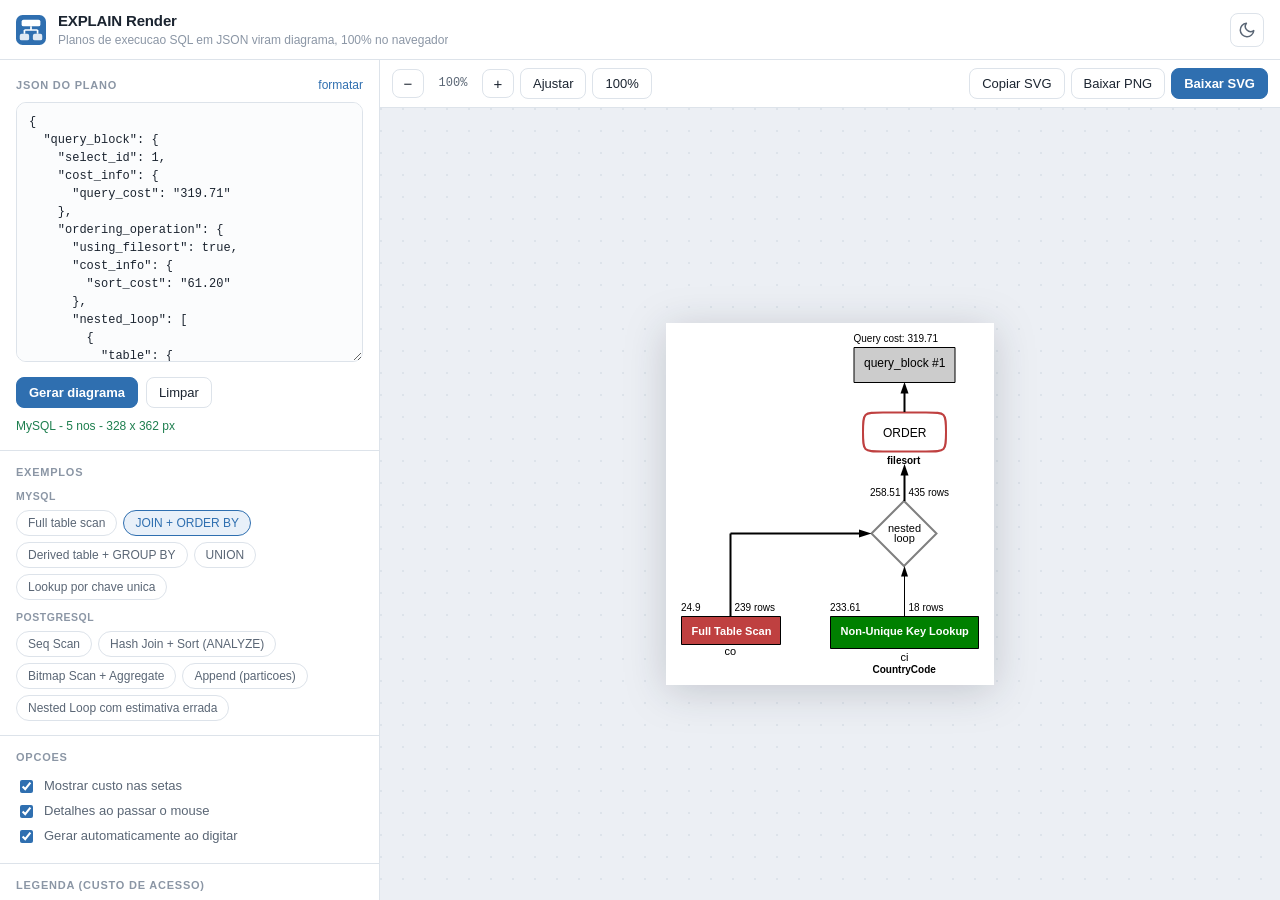
==== index.html @ 307545b0 "Adiciona o EXPLAIN Render Visualizador client-side de planos de execucao SQL em JSON: le a saida de " ====
<!DOCTYPE html>
<html lang="pt-BR">
<head>
<meta charset="UTF-8">
<meta name="viewport" content="width=device-width, initial-scale=1.0">
<title>EXPLAIN Render</title>
<meta name="description" content="Visualizador client-side de planos de execucao SQL em JSON (MySQL e PostgreSQL), com exportacao em SVG e PNG.">
<link rel="icon" href="data:image/svg+xml,%3Csvg xmlns='http://www.w3.org/2000/svg' viewBox='0 0 32 32'%3E%3Crect width='32' height='32' rx='7' fill='%232f6fb0'/%3E%3Crect x='6' y='5' width='20' height='7' rx='2' fill='%23fff'/%3E%3Crect x='4' y='20' width='10' height='7' rx='2' fill='%23fff' opacity='.85'/%3E%3Crect x='18' y='20' width='10' height='7' rx='2' fill='%23fff' opacity='.85'/%3E%3Cpath d='M16 12v4M9 16h14M9 16v4M23 16v4' stroke='%23fff' stroke-width='1.8' fill='none'/%3E%3C/svg%3E">
<link rel="stylesheet" href="css/style.css">
</head>
<body>

<header class="topbar">
  <div class="brand">
    <svg class="logo" viewBox="0 0 32 32" aria-hidden="true">
      <rect width="32" height="32" rx="7" fill="currentColor"/>
      <rect x="6" y="5" width="20" height="7" rx="2" fill="#fff"/>
      <rect x="4" y="20" width="10" height="7" rx="2" fill="#fff" opacity=".85"/>
      <rect x="18" y="20" width="10" height="7" rx="2" fill="#fff" opacity=".85"/>
      <path d="M16 12v4M9 16h14M9 16v4M23 16v4" stroke="#fff" stroke-width="1.8" fill="none"/>
    </svg>
    <div class="brand-text">
      <h1>EXPLAIN Render</h1>
      <p>Planos de execucao SQL em JSON viram diagrama, 100% no navegador</p>
    </div>
  </div>
  <div class="topbar-actions">
    <button id="btn-theme" class="icon-btn" type="button" title="Alternar tema claro/escuro" aria-label="Alternar tema">
      <svg viewBox="0 0 24 24" width="18" height="18" fill="none" stroke="currentColor" stroke-width="2"
           stroke-linecap="round" stroke-linejoin="round">
        <path d="M21 12.79A9 9 0 1 1 11.21 3 7 7 0 0 0 21 12.79z"/>
      </svg>
    </button>
  </div>
</header>

<main class="layout">
  <aside class="panel" id="panel">
    <section class="panel-section">
      <div class="section-head">
        <h2>JSON do plano</h2>
        <button id="btn-format" class="link-btn" type="button">formatar</button>
      </div>
      <textarea id="json-input" spellcheck="false" autocomplete="off" autocapitalize="off"
        placeholder='Cole aqui a saida de:

MySQL       EXPLAIN FORMAT=JSON SELECT ...;
PostgreSQL  EXPLAIN (FORMAT JSON) SELECT ...;

O dialeto e detectado automaticamente.'></textarea>
      <div class="btn-row">
        <button id="btn-render" class="btn primary" type="button">Gerar diagrama</button>
        <button id="btn-clear" class="btn" type="button">Limpar</button>
      </div>
      <p id="status" class="status" role="status"></p>
    </section>

    <section class="panel-section">
      <div class="section-head"><h2>Exemplos</h2></div>
      <div id="samples" class="samples"></div>
    </section>

    <section class="panel-section">
      <div class="section-head"><h2>Opcoes</h2></div>
      <label class="check"><input type="checkbox" id="opt-cost" checked> Mostrar custo nas setas</label>
      <label class="check"><input type="checkbox" id="opt-tooltip" checked> Detalhes ao passar o mouse</label>
      <label class="check"><input type="checkbox" id="opt-auto" checked> Gerar automaticamente ao digitar</label>
    </section>

    <section class="panel-section">
      <div class="section-head"><h2 id="legend-title">Legenda</h2></div>
      <ul id="legend" class="legend"></ul>
    </section>

    <section class="panel-section help">
      <div class="section-head"><h2>Como usar</h2></div>
      <ol>
        <li>Gere o plano em JSON:
          <br><code>EXPLAIN FORMAT=JSON &lt;query&gt;;</code> no MySQL
          <br><code>EXPLAIN (FORMAT JSON) &lt;query&gt;;</code> no PostgreSQL
        </li>
        <li>Copie o resultado e cole no campo acima.</li>
        <li>Exporte o diagrama em SVG (vetorial) ou PNG.</li>
      </ol>
      <p class="fineprint">No PostgreSQL, acrescentar <code>ANALYZE</code> traz os numeros reais de
        execucao e o diagrama passa a comparar o previsto com o que aconteceu.</p>
      <p class="fineprint">Nada e enviado para servidor algum: o processamento acontece no seu navegador.</p>
    </section>
  </aside>

  <section class="viewer">
    <div class="toolbar">
      <div class="tool-group">
        <button id="btn-zoom-out" class="btn icon" type="button" title="Reduzir">&minus;</button>
        <span id="zoom-label" class="zoom-label">100%</span>
        <button id="btn-zoom-in" class="btn icon" type="button" title="Ampliar">+</button>
        <button id="btn-fit" class="btn" type="button">Ajustar</button>
        <button id="btn-reset" class="btn" type="button">100%</button>
      </div>
      <div class="tool-group">
        <button id="btn-copy" class="btn" type="button">Copiar SVG</button>
        <button id="btn-png" class="btn" type="button">Baixar PNG</button>
        <button id="btn-svg" class="btn primary" type="button">Baixar SVG</button>
      </div>
    </div>

    <div class="canvas-wrap" id="canvas-wrap">
      <svg id="diagram" xmlns="http://www.w3.org/2000/svg">
        <g id="viewport">
          <g id="content"></g>
          <g id="hits"></g>
        </g>
      </svg>
      <div class="empty-state" id="empty-state">
        <svg viewBox="0 0 24 24" width="40" height="40" fill="none" stroke="currentColor"
             stroke-width="1.5" stroke-linecap="round" stroke-linejoin="round">
          <rect x="3" y="3" width="18" height="6" rx="2"/>
          <rect x="2" y="15" width="8" height="6" rx="2"/>
          <rect x="14" y="15" width="8" height="6" rx="2"/>
          <path d="M12 9v3M6 12h12M6 12v3M18 12v3"/>
        </svg>
        <p>Cole o JSON de um EXPLAIN do MySQL ou do PostgreSQL, ou escolha um exemplo.</p>
      </div>
    </div>

    <div id="tooltip" class="tooltip" hidden></div>
  </section>
</main>

<script src="js/graphics.js"></script>
<script src="js/nodes.js"></script>
<script src="js/nodes-pg.js"></script>
<script src="js/explain.js"></script>
<script src="js/explain-pg.js"></script>
<script src="js/samples.js"></script>
<script src="js/app.js"></script>
</body>
</html>
---- css/style.css ----
/* EXPLAIN Render - estilos da aplicacao */

:root {
  color-scheme: light;
  --bg: #f4f6f9;
  --bg-panel: #ffffff;
  --bg-elevated: #ffffff;
  --bg-input: #fbfcfd;
  --bg-canvas: #eceff4;
  --border: #dde3ea;
  --border-strong: #c6cfda;
  --text: #1b2430;
  --text-dim: #5a6675;
  --text-faint: #8b96a5;
  --accent: #2f6fb0;
  --accent-hover: #275f97;
  --accent-soft: #e8f0f9;
  --danger: #c0392b;
  --danger-soft: #fdecea;
  --ok: #1e7f4f;
  --shadow: 0 1px 2px rgba(16, 24, 40, .06), 0 8px 24px rgba(16, 24, 40, .06);
  --radius: 10px;
  --font: -apple-system, BlinkMacSystemFont, "Segoe UI", Roboto, "Helvetica Neue", Arial, sans-serif;
  --mono: ui-monospace, SFMono-Regular, Menlo, Consolas, "Liberation Mono", monospace;
}

html[data-theme="dark"] {
  color-scheme: dark;
  --bg: #12161c;
  --bg-panel: #171c24;
  --bg-elevated: #1c222c;
  --bg-input: #10141a;
  --bg-canvas: #0d1116;
  --border: #262e3a;
  --border-strong: #35404f;
  --text: #e6ebf2;
  --text-dim: #a4b0c0;
  --text-faint: #7c8899;
  --accent: #58a0e6;
  --accent-hover: #74b1ee;
  --accent-soft: #1b2a3b;
  --danger: #ff8b7d;
  --danger-soft: #33201d;
  --ok: #6cd39a;
  --shadow: 0 1px 2px rgba(0, 0, 0, .4), 0 10px 30px rgba(0, 0, 0, .35);
}

@media (prefers-color-scheme: dark) {
  html:not([data-theme="light"]) {
    color-scheme: dark;
    --bg: #12161c;
    --bg-panel: #171c24;
    --bg-elevated: #1c222c;
    --bg-input: #10141a;
    --bg-canvas: #0d1116;
    --border: #262e3a;
    --border-strong: #35404f;
    --text: #e6ebf2;
    --text-dim: #a4b0c0;
    --text-faint: #7c8899;
    --accent: #58a0e6;
    --accent-hover: #74b1ee;
    --accent-soft: #1b2a3b;
    --danger: #ff8b7d;
    --danger-soft: #33201d;
    --ok: #6cd39a;
    --shadow: 0 1px 2px rgba(0, 0, 0, .4), 0 10px 30px rgba(0, 0, 0, .35);
  }
}

* { box-sizing: border-box; }

html, body {
  height: 100%;
  margin: 0;
}

body {
  background: var(--bg);
  color: var(--text);
  font-family: var(--font);
  font-size: 14px;
  line-height: 1.45;
  display: flex;
  flex-direction: column;
  overflow: hidden;
}

/* ---------------- topbar ---------------- */

.topbar {
  flex: 0 0 auto;
  display: flex;
  align-items: center;
  justify-content: space-between;
  gap: 16px;
  padding: 10px 16px;
  background: var(--bg-panel);
  border-bottom: 1px solid var(--border);
}

.brand { display: flex; align-items: center; gap: 12px; min-width: 0; }
.logo { width: 30px; height: 30px; color: var(--accent); flex: 0 0 auto; }
.brand-text { min-width: 0; }
.brand-text h1 {
  margin: 0;
  font-size: 15px;
  font-weight: 650;
  letter-spacing: -0.01em;
}
.brand-text p {
  margin: 0;
  font-size: 12px;
  color: var(--text-faint);
  white-space: nowrap;
  overflow: hidden;
  text-overflow: ellipsis;
}

.icon-btn {
  display: inline-flex;
  align-items: center;
  justify-content: center;
  width: 34px;
  height: 34px;
  border-radius: 8px;
  border: 1px solid var(--border);
  background: var(--bg-elevated);
  color: var(--text-dim);
  cursor: pointer;
}
.icon-btn:hover { color: var(--text); border-color: var(--border-strong); }

/* ---------------- layout ---------------- */

.layout {
  flex: 1 1 auto;
  display: grid;
  grid-template-columns: 380px minmax(0, 1fr);
  min-height: 0;
}

.panel {
  background: var(--bg-panel);
  border-right: 1px solid var(--border);
  overflow-y: auto;
  padding: 4px 0 24px;
}

.panel-section {
  padding: 14px 16px;
  border-bottom: 1px solid var(--border);
}
.panel-section:last-child { border-bottom: 0; }

.section-head {
  display: flex;
  align-items: baseline;
  justify-content: space-between;
  margin-bottom: 8px;
}
.section-head h2 {
  margin: 0;
  font-size: 11px;
  font-weight: 650;
  letter-spacing: .07em;
  text-transform: uppercase;
  color: var(--text-faint);
}

.link-btn {
  border: 0;
  background: none;
  color: var(--accent);
  font-size: 12px;
  cursor: pointer;
  padding: 0;
}
.link-btn:hover { text-decoration: underline; }

textarea#json-input {
  width: 100%;
  height: 260px;
  resize: vertical;
  padding: 10px 12px;
  border-radius: var(--radius);
  border: 1px solid var(--border);
  background: var(--bg-input);
  color: var(--text);
  font-family: var(--mono);
  font-size: 12px;
  line-height: 1.5;
  tab-size: 2;
}
textarea#json-input:focus {
  outline: none;
  border-color: var(--accent);
  box-shadow: 0 0 0 3px var(--accent-soft);
}

.btn-row { display: flex; gap: 8px; margin-top: 10px; }

.btn {
  appearance: none;
  border: 1px solid var(--border);
  background: var(--bg-elevated);
  color: var(--text);
  border-radius: 8px;
  padding: 7px 12px;
  font-size: 13px;
  font-family: inherit;
  cursor: pointer;
  white-space: nowrap;
  transition: background .12s ease, border-color .12s ease, color .12s ease;
}
.btn:hover:not(:disabled) { border-color: var(--border-strong); }
.btn:active:not(:disabled) { transform: translateY(1px); }
.btn:disabled { opacity: .5; cursor: default; }
.btn.primary {
  background: var(--accent);
  border-color: var(--accent);
  color: #fff;
  font-weight: 550;
}
.btn.primary:hover:not(:disabled) { background: var(--accent-hover); border-color: var(--accent-hover); }
.btn.icon { padding: 6px 10px; font-size: 15px; line-height: 1; min-width: 32px; }

.status {
  margin: 10px 0 0;
  font-size: 12px;
  color: var(--text-dim);
  min-height: 16px;
  word-break: break-word;
}
.status.error {
  color: var(--danger);
  background: var(--danger-soft);
  border-radius: 8px;
  padding: 8px 10px;
  font-family: var(--mono);
  font-size: 11.5px;
}
.status.ok { color: var(--ok); }

.samples { display: grid; gap: 4px; }
.chip-group {
  margin: 6px 0 2px;
  font-size: 10.5px;
  font-weight: 600;
  letter-spacing: .05em;
  text-transform: uppercase;
  color: var(--text-faint);
}
.chip-group:first-child { margin-top: 0; }
.chips { display: flex; flex-wrap: wrap; gap: 6px; }
.chip {
  border: 1px solid var(--border);
  background: var(--bg-elevated);
  color: var(--text-dim);
  border-radius: 999px;
  padding: 5px 11px;
  font-size: 12px;
  cursor: pointer;
  font-family: inherit;
}
.chip:hover { border-color: var(--accent); color: var(--accent); }
.chip.active { background: var(--accent-soft); border-color: var(--accent); color: var(--accent); }

.check {
  display: flex;
  align-items: center;
  gap: 8px;
  font-size: 13px;
  color: var(--text-dim);
  padding: 3px 0;
  cursor: pointer;
}
.check input { accent-color: var(--accent); }

.legend { list-style: none; margin: 0; padding: 0; display: grid; gap: 5px; }
.legend li { display: flex; align-items: center; gap: 8px; font-size: 12px; color: var(--text-dim); }
.legend .swatch {
  width: 14px; height: 14px; border-radius: 3px; flex: 0 0 auto;
  border: 1px solid rgba(0, 0, 0, .15);
}
.legend .key { font-family: var(--mono); font-size: 11px; color: var(--text-faint); }

.help ol { margin: 0; padding-left: 18px; color: var(--text-dim); font-size: 12.5px; }
.help li { margin-bottom: 4px; }
.help code {
  font-family: var(--mono);
  font-size: 11.5px;
  background: var(--bg-input);
  border: 1px solid var(--border);
  border-radius: 4px;
  padding: 1px 4px;
}
.fineprint { color: var(--text-faint); font-size: 11.5px; margin: 10px 0 0; }

/* ---------------- viewer ---------------- */

.viewer {
  position: relative;
  display: flex;
  flex-direction: column;
  min-width: 0;
  min-height: 0;
}

.toolbar {
  flex: 0 0 auto;
  display: flex;
  align-items: center;
  justify-content: space-between;
  gap: 12px;
  padding: 8px 12px;
  background: var(--bg-panel);
  border-bottom: 1px solid var(--border);
  flex-wrap: wrap;
}
.tool-group { display: flex; align-items: center; gap: 6px; }
.zoom-label {
  font-size: 12px;
  font-family: var(--mono);
  color: var(--text-dim);
  min-width: 46px;
  text-align: center;
}

.canvas-wrap {
  position: relative;
  flex: 1 1 auto;
  min-height: 0;
  overflow: hidden;
  background-color: var(--bg-canvas);
  background-image: radial-gradient(circle at 1px 1px, var(--border) 1px, transparent 0);
  background-size: 22px 22px;
  cursor: grab;
}
.canvas-wrap.panning { cursor: grabbing; }

#diagram { display: block; width: 100%; height: 100%; }
#diagram #content { filter: drop-shadow(0 6px 20px rgba(16, 24, 40, .18)); }

.hit-rect {
  fill: none;
  pointer-events: all;
  stroke: transparent;
  stroke-width: 2;
}
.hit-rect:hover { stroke: var(--accent); }

.empty-state {
  position: absolute;
  inset: 0;
  display: flex;
  flex-direction: column;
  align-items: center;
  justify-content: center;
  gap: 10px;
  color: var(--text-faint);
  pointer-events: none;
  text-align: center;
  padding: 24px;
}
.empty-state p { margin: 0; font-size: 13px; max-width: 320px; }
.empty-state[hidden] { display: none; }

.tooltip {
  position: fixed;
  z-index: 40;
  max-width: 420px;
  max-height: 60vh;
  overflow: auto;
  background: var(--bg-elevated);
  color: var(--text);
  border: 1px solid var(--border-strong);
  border-radius: 8px;
  box-shadow: var(--shadow);
  padding: 10px 12px;
  font-size: 12px;
  line-height: 1.45;
  pointer-events: none;
}
.tooltip[hidden] { display: none; }
.tooltip .t-head {
  font-weight: 650;
  margin: 8px 0 3px;
  color: var(--text);
}
.tooltip .t-head:first-child { margin-top: 0; }
.tooltip .t-body {
  white-space: pre-wrap;
  font-family: var(--mono);
  font-size: 11px;
  color: var(--text-dim);
  margin: 0 0 4px;
}

.toast {
  position: fixed;
  left: 50%;
  bottom: 24px;
  transform: translateX(-50%);
  background: var(--text);
  color: var(--bg-panel);
  padding: 8px 14px;
  border-radius: 999px;
  font-size: 12.5px;
  box-shadow: var(--shadow);
  z-index: 60;
  opacity: 0;
  transition: opacity .18s ease;
  pointer-events: none;
}
.toast.show { opacity: 1; }

/* ---------------- responsivo ---------------- */

@media (max-width: 940px) {
  body { overflow: auto; }
  .layout { grid-template-columns: 1fr; }
  .panel { border-right: 0; border-bottom: 1px solid var(--border); }
  .viewer { height: 70vh; }
}
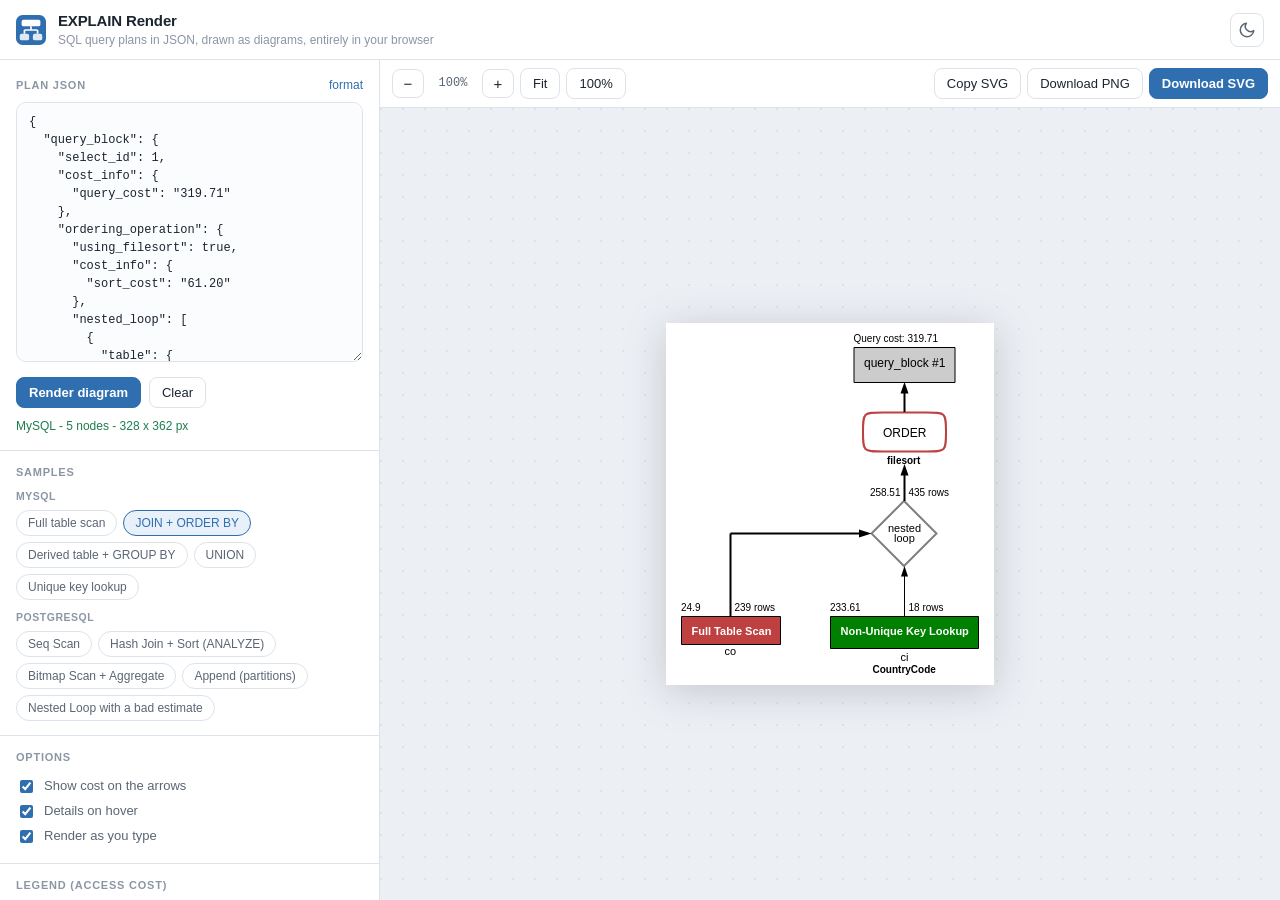
==== commit 1190d658: "Translate the whole project to English UI, code comments, user facing strings, documentation and met" ====
--- a/index.html
+++ b/index.html
@@ -1,12 +1,71 @@
 <!DOCTYPE html>
-<html lang="pt-BR">
+<html lang="en">
 <head>
 <meta charset="UTF-8">
 <meta name="viewport" content="width=device-width, initial-scale=1.0">
-<title>EXPLAIN Render</title>
-<meta name="description" content="Visualizador client-side de planos de execucao SQL em JSON (MySQL e PostgreSQL), com exportacao em SVG e PNG.">
+
+<title>EXPLAIN Render - visualize MySQL and PostgreSQL EXPLAIN plans</title>
+<meta name="description" content="Paste the EXPLAIN output in JSON from MySQL or PostgreSQL and read the query plan as a diagram. Exports SVG and PNG, runs entirely in the browser.">
+<link rel="canonical" href="https://explain-render.matob.dev/">
+<meta name="robots" content="index, follow, max-image-preview:large, max-snippet:-1">
+<meta name="color-scheme" content="light dark">
+<meta name="theme-color" content="#f4f6f9" media="(prefers-color-scheme: light)">
+<meta name="theme-color" content="#12161c" media="(prefers-color-scheme: dark)">
+
+<!-- Open Graph: WhatsApp, Telegram, LinkedIn, Slack, Discord, Facebook -->
+<meta property="og:type" content="website">
+<meta property="og:site_name" content="EXPLAIN Render">
+<meta property="og:locale" content="en_US">
+<meta property="og:url" content="https://explain-render.matob.dev/">
+<meta property="og:title" content="EXPLAIN Render - SQL query plans as diagrams">
+<meta property="og:description" content="Paste a MySQL or PostgreSQL EXPLAIN in JSON and read the plan as a diagram, with cost and row count on every arrow. Exports SVG and PNG, all in the browser.">
+<meta property="og:image" content="https://explain-render.matob.dev/og-image.png">
+<meta property="og:image:type" content="image/png">
+<meta property="og:image:width" content="1200">
+<meta property="og:image:height" content="630">
+<meta property="og:image:alt" content="A MySQL query plan drawn by EXPLAIN Render: full table scan, nested loop and ORDER.">
+
+<!-- Twitter / X -->
+<meta name="twitter:card" content="summary_large_image">
+<meta name="twitter:title" content="EXPLAIN Render - SQL query plans as diagrams">
+<meta name="twitter:description" content="Paste a MySQL or PostgreSQL EXPLAIN in JSON and read the plan as a diagram, with cost and row count on every arrow. Exports SVG and PNG, all in the browser.">
+<meta name="twitter:image" content="https://explain-render.matob.dev/og-image.png">
+<meta name="twitter:image:alt" content="A MySQL query plan drawn by EXPLAIN Render: full table scan, nested loop and ORDER.">
+
 <link rel="icon" href="data:image/svg+xml,%3Csvg xmlns='http://www.w3.org/2000/svg' viewBox='0 0 32 32'%3E%3Crect width='32' height='32' rx='7' fill='%232f6fb0'/%3E%3Crect x='6' y='5' width='20' height='7' rx='2' fill='%23fff'/%3E%3Crect x='4' y='20' width='10' height='7' rx='2' fill='%23fff' opacity='.85'/%3E%3Crect x='18' y='20' width='10' height='7' rx='2' fill='%23fff' opacity='.85'/%3E%3Cpath d='M16 12v4M9 16h14M9 16v4M23 16v4' stroke='%23fff' stroke-width='1.8' fill='none'/%3E%3C/svg%3E">
+<link rel="apple-touch-icon" href="apple-touch-icon.png">
+<meta name="apple-mobile-web-app-title" content="EXPLAIN Render">
 <link rel="stylesheet" href="css/style.css">
+
+<script type="application/ld+json">
+{
+  "@context": "https://schema.org",
+  "@type": "WebApplication",
+  "name": "EXPLAIN Render",
+  "url": "https://explain-render.matob.dev/",
+  "description": "Reads the EXPLAIN output of MySQL and PostgreSQL in JSON, draws the query plan as a diagram and exports it to SVG and PNG. Runs entirely in the browser.",
+  "applicationCategory": "DeveloperApplication",
+  "operatingSystem": "Any modern browser",
+  "browserRequirements": "Requires JavaScript",
+  "inLanguage": "en",
+  "isAccessibleForFree": true,
+  "offers": {
+    "@type": "Offer",
+    "price": "0",
+    "priceCurrency": "USD"
+  },
+  "license": "https://www.gnu.org/licenses/old-licenses/gpl-2.0.html",
+  "screenshot": "https://explain-render.matob.dev/og-image.png",
+  "featureList": [
+    "Reads EXPLAIN FORMAT=JSON from MySQL",
+    "Reads EXPLAIN (FORMAT JSON) from PostgreSQL",
+    "Detects the dialect automatically",
+    "Exports the diagram to SVG and PNG",
+    "With ANALYZE, compares the estimate against what happened",
+    "Runs in the browser, sends no data anywhere"
+  ]
+}
+</script>
 </head>
 <body>
 
@@ -21,11 +80,11 @@
     </svg>
     <div class="brand-text">
       <h1>EXPLAIN Render</h1>
-      <p>Planos de execucao SQL em JSON viram diagrama, 100% no navegador</p>
+      <p>SQL query plans in JSON, drawn as diagrams, entirely in your browser</p>
     </div>
   </div>
   <div class="topbar-actions">
-    <button id="btn-theme" class="icon-btn" type="button" title="Alternar tema claro/escuro" aria-label="Alternar tema">
+    <button id="btn-theme" class="icon-btn" type="button" title="Toggle light/dark theme" aria-label="Toggle theme">
       <svg viewBox="0 0 24 24" width="18" height="18" fill="none" stroke="currentColor" stroke-width="2"
            stroke-linecap="round" stroke-linejoin="round">
         <path d="M21 12.79A9 9 0 1 1 11.21 3 7 7 0 0 0 21 12.79z"/>
@@ -38,69 +97,69 @@
   <aside class="panel" id="panel">
     <section class="panel-section">
       <div class="section-head">
-        <h2>JSON do plano</h2>
-        <button id="btn-format" class="link-btn" type="button">formatar</button>
+        <h2>Plan JSON</h2>
+        <button id="btn-format" class="link-btn" type="button">format</button>
       </div>
       <textarea id="json-input" spellcheck="false" autocomplete="off" autocapitalize="off"
-        placeholder='Cole aqui a saida de:
+        placeholder='Paste the output of:
 
 MySQL       EXPLAIN FORMAT=JSON SELECT ...;
 PostgreSQL  EXPLAIN (FORMAT JSON) SELECT ...;
 
-O dialeto e detectado automaticamente.'></textarea>
+The dialect is detected automatically.'></textarea>
       <div class="btn-row">
-        <button id="btn-render" class="btn primary" type="button">Gerar diagrama</button>
-        <button id="btn-clear" class="btn" type="button">Limpar</button>
+        <button id="btn-render" class="btn primary" type="button">Render diagram</button>
+        <button id="btn-clear" class="btn" type="button">Clear</button>
       </div>
       <p id="status" class="status" role="status"></p>
     </section>
 
     <section class="panel-section">
-      <div class="section-head"><h2>Exemplos</h2></div>
+      <div class="section-head"><h2>Samples</h2></div>
       <div id="samples" class="samples"></div>
     </section>
 
     <section class="panel-section">
-      <div class="section-head"><h2>Opcoes</h2></div>
-      <label class="check"><input type="checkbox" id="opt-cost" checked> Mostrar custo nas setas</label>
-      <label class="check"><input type="checkbox" id="opt-tooltip" checked> Detalhes ao passar o mouse</label>
-      <label class="check"><input type="checkbox" id="opt-auto" checked> Gerar automaticamente ao digitar</label>
+      <div class="section-head"><h2>Options</h2></div>
+      <label class="check"><input type="checkbox" id="opt-cost" checked> Show cost on the arrows</label>
+      <label class="check"><input type="checkbox" id="opt-tooltip" checked> Details on hover</label>
+      <label class="check"><input type="checkbox" id="opt-auto" checked> Render as you type</label>
     </section>
 
     <section class="panel-section">
-      <div class="section-head"><h2 id="legend-title">Legenda</h2></div>
+      <div class="section-head"><h2 id="legend-title">Legend</h2></div>
       <ul id="legend" class="legend"></ul>
     </section>
 
     <section class="panel-section help">
-      <div class="section-head"><h2>Como usar</h2></div>
+      <div class="section-head"><h2>How to use it</h2></div>
       <ol>
-        <li>Gere o plano em JSON:
-          <br><code>EXPLAIN FORMAT=JSON &lt;query&gt;;</code> no MySQL
-          <br><code>EXPLAIN (FORMAT JSON) &lt;query&gt;;</code> no PostgreSQL
+        <li>Get the plan as JSON:
+          <br><code>EXPLAIN FORMAT=JSON &lt;query&gt;;</code> on MySQL
+          <br><code>EXPLAIN (FORMAT JSON) &lt;query&gt;;</code> on PostgreSQL
         </li>
-        <li>Copie o resultado e cole no campo acima.</li>
-        <li>Exporte o diagrama em SVG (vetorial) ou PNG.</li>
+        <li>Copy the result and paste it in the box above.</li>
+        <li>Export the diagram as SVG (vector) or PNG.</li>
       </ol>
-      <p class="fineprint">No PostgreSQL, acrescentar <code>ANALYZE</code> traz os numeros reais de
-        execucao e o diagrama passa a comparar o previsto com o que aconteceu.</p>
-      <p class="fineprint">Nada e enviado para servidor algum: o processamento acontece no seu navegador.</p>
+      <p class="fineprint">On PostgreSQL, adding <code>ANALYZE</code> brings the real execution
+        numbers, and the diagram starts comparing the estimate against what happened.</p>
+      <p class="fineprint">Nothing is sent to any server: everything runs in your browser.</p>
     </section>
   </aside>
 
   <section class="viewer">
     <div class="toolbar">
       <div class="tool-group">
-        <button id="btn-zoom-out" class="btn icon" type="button" title="Reduzir">&minus;</button>
+        <button id="btn-zoom-out" class="btn icon" type="button" title="Zoom out">&minus;</button>
         <span id="zoom-label" class="zoom-label">100%</span>
-        <button id="btn-zoom-in" class="btn icon" type="button" title="Ampliar">+</button>
-        <button id="btn-fit" class="btn" type="button">Ajustar</button>
+        <button id="btn-zoom-in" class="btn icon" type="button" title="Zoom in">+</button>
+        <button id="btn-fit" class="btn" type="button">Fit</button>
         <button id="btn-reset" class="btn" type="button">100%</button>
       </div>
       <div class="tool-group">
-        <button id="btn-copy" class="btn" type="button">Copiar SVG</button>
-        <button id="btn-png" class="btn" type="button">Baixar PNG</button>
-        <button id="btn-svg" class="btn primary" type="button">Baixar SVG</button>
+        <button id="btn-copy" class="btn" type="button">Copy SVG</button>
+        <button id="btn-png" class="btn" type="button">Download PNG</button>
+        <button id="btn-svg" class="btn primary" type="button">Download SVG</button>
       </div>
     </div>
 
@@ -119,7 +178,7 @@
           <rect x="14" y="15" width="8" height="6" rx="2"/>
           <path d="M12 9v3M6 12h12M6 12v3M18 12v3"/>
         </svg>
-        <p>Cole o JSON de um EXPLAIN do MySQL ou do PostgreSQL, ou escolha um exemplo.</p>
+        <p>Paste the JSON of a MySQL or PostgreSQL EXPLAIN, or pick a sample.</p>
       </div>
     </div>
 
--- a/css/style.css
+++ b/css/style.css
@@ -1,4 +1,4 @@
-/* EXPLAIN Render - estilos da aplicacao */
+/* EXPLAIN Render - application styles */
 
 :root {
   color-scheme: light;
@@ -415,7 +415,7 @@
 }
 .toast.show { opacity: 1; }
 
-/* ---------------- responsivo ---------------- */
+/* ---------------- responsive ---------------- */
 
 @media (max-width: 940px) {
   body { overflow: auto; }
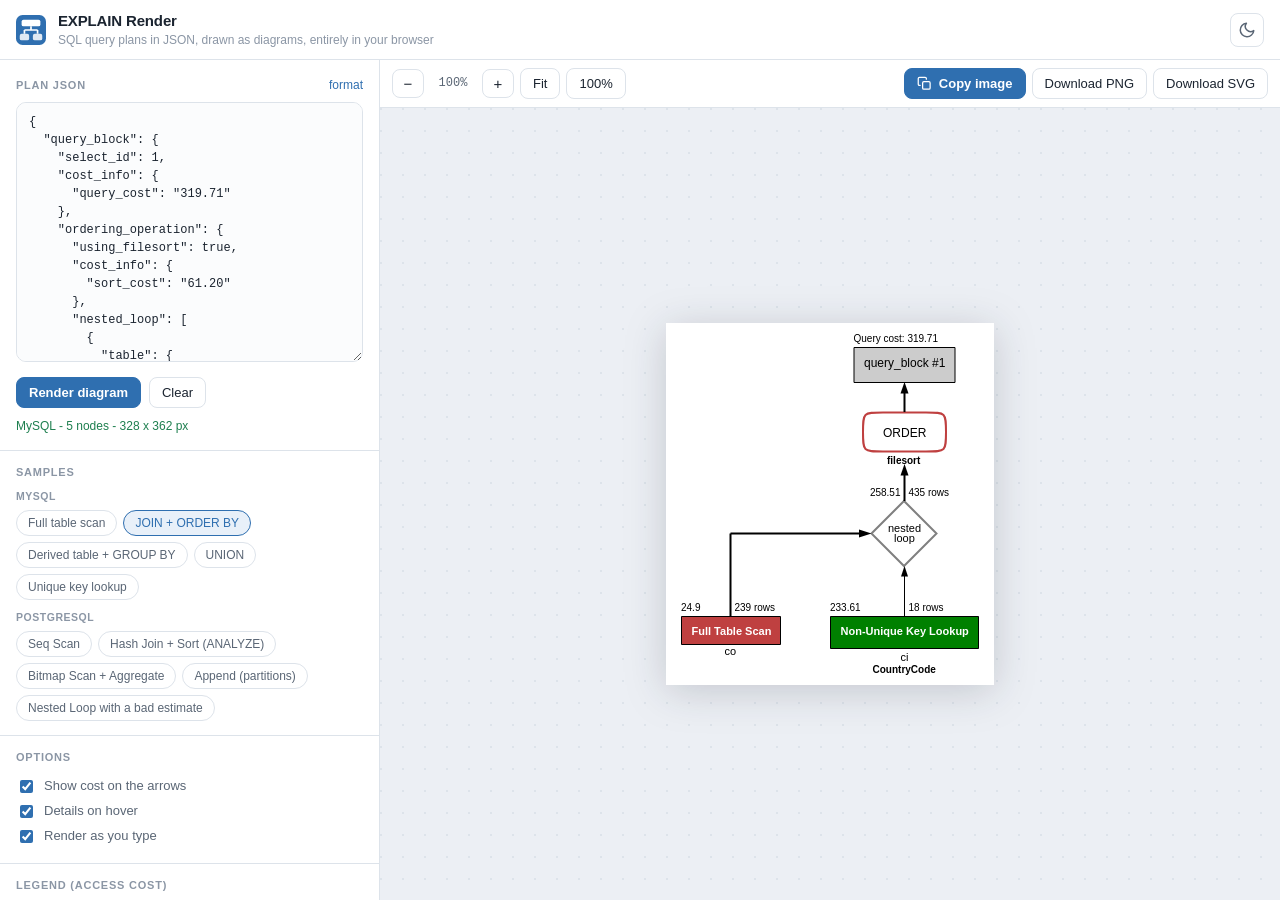
==== commit 46d04807: "Copy the diagram to the clipboard as an image Most of the time the diagram is going straight into a " ====
--- a/index.html
+++ b/index.html
@@ -157,9 +157,17 @@
         <button id="btn-reset" class="btn" type="button">100%</button>
       </div>
       <div class="tool-group">
-        <button id="btn-copy" class="btn" type="button">Copy SVG</button>
+        <button id="btn-copy-png" class="btn primary with-icon" type="button"
+                title="Copy the diagram as an image, ready to paste">
+          <svg viewBox="0 0 24 24" width="15" height="15" fill="none" stroke="currentColor"
+               stroke-width="2" stroke-linecap="round" stroke-linejoin="round" aria-hidden="true">
+            <rect x="9" y="9" width="12" height="12" rx="2"/>
+            <path d="M5 15H4a2 2 0 0 1-2-2V4a2 2 0 0 1 2-2h9a2 2 0 0 1 2 2v1"/>
+          </svg>
+          Copy image
+        </button>
         <button id="btn-png" class="btn" type="button">Download PNG</button>
-        <button id="btn-svg" class="btn primary" type="button">Download SVG</button>
+        <button id="btn-svg" class="btn" type="button">Download SVG</button>
       </div>
     </div>
 
--- a/css/style.css
+++ b/css/style.css
@@ -224,6 +224,8 @@
 }
 .btn.primary:hover:not(:disabled) { background: var(--accent-hover); border-color: var(--accent-hover); }
 .btn.icon { padding: 6px 10px; font-size: 15px; line-height: 1; min-width: 32px; }
+.btn.with-icon { display: inline-flex; align-items: center; gap: 7px; }
+.btn.with-icon svg { flex: none; }
 
 .status {
   margin: 10px 0 0;
